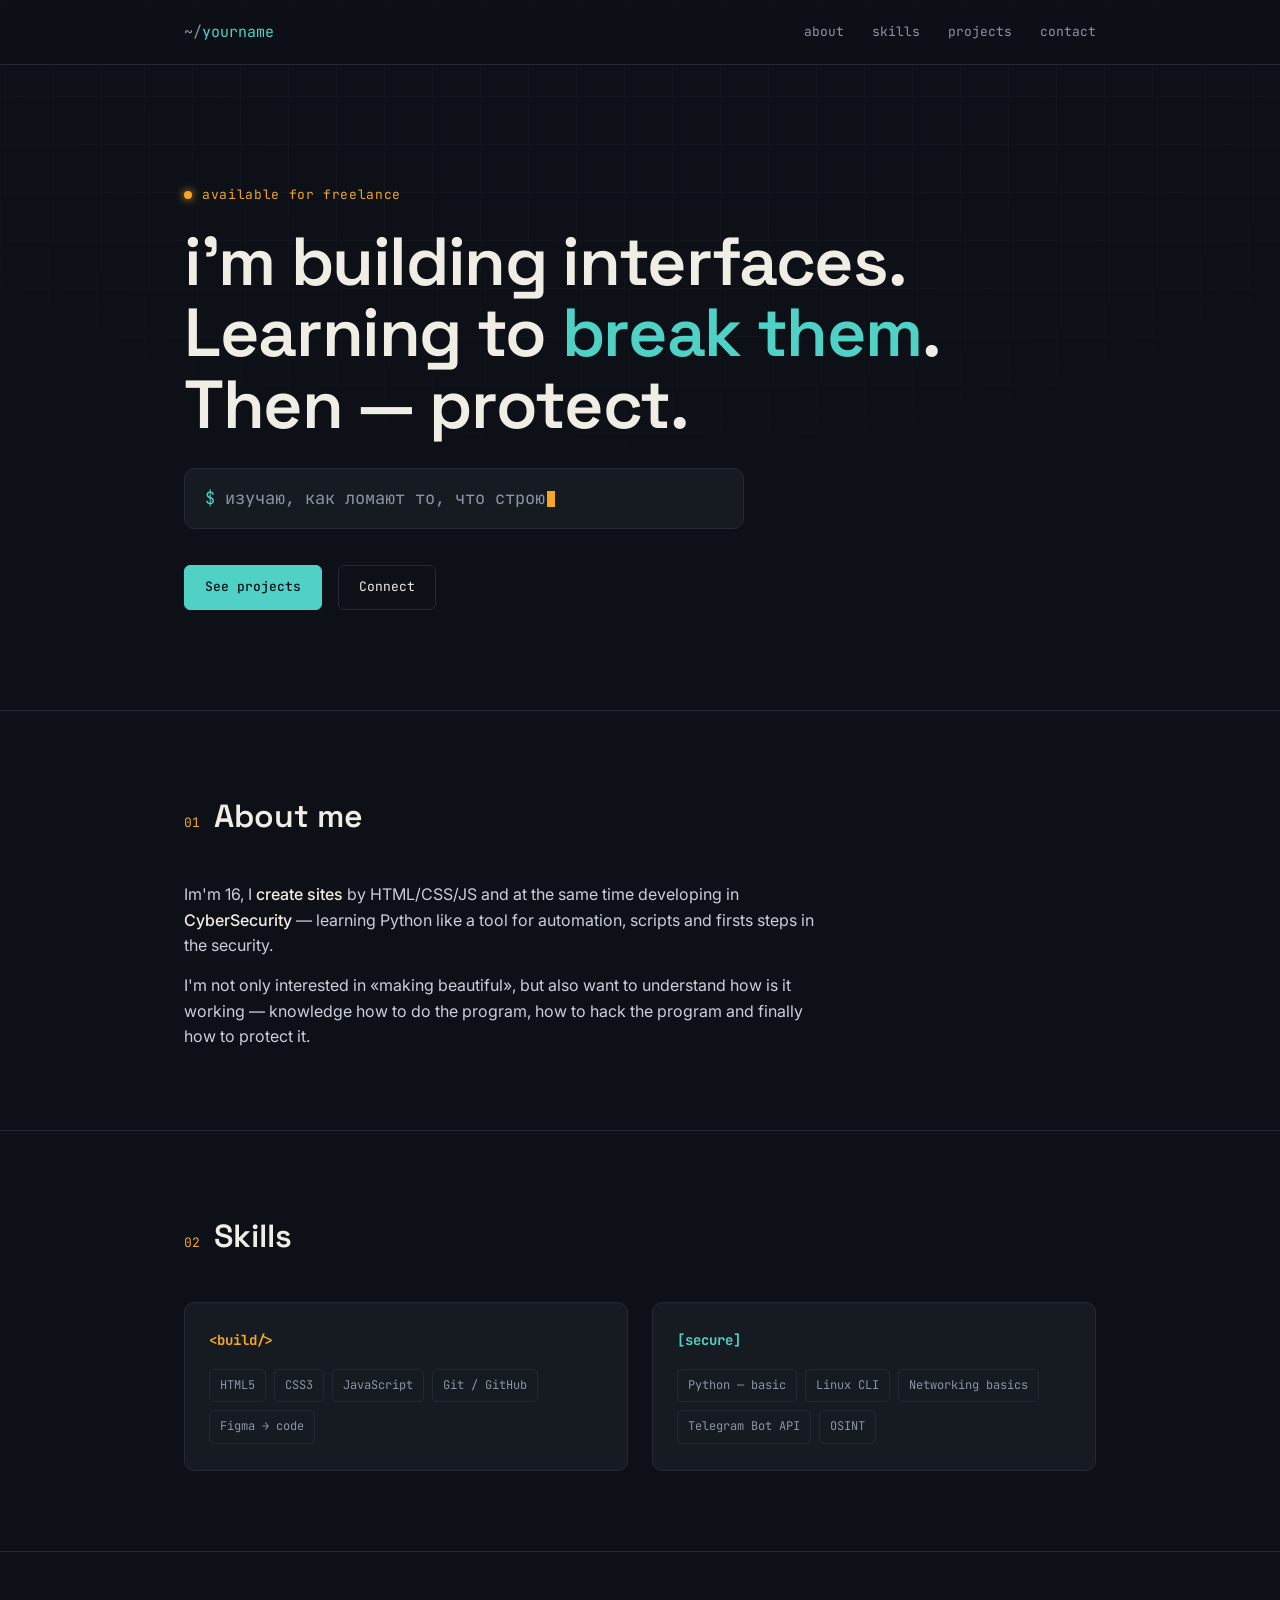
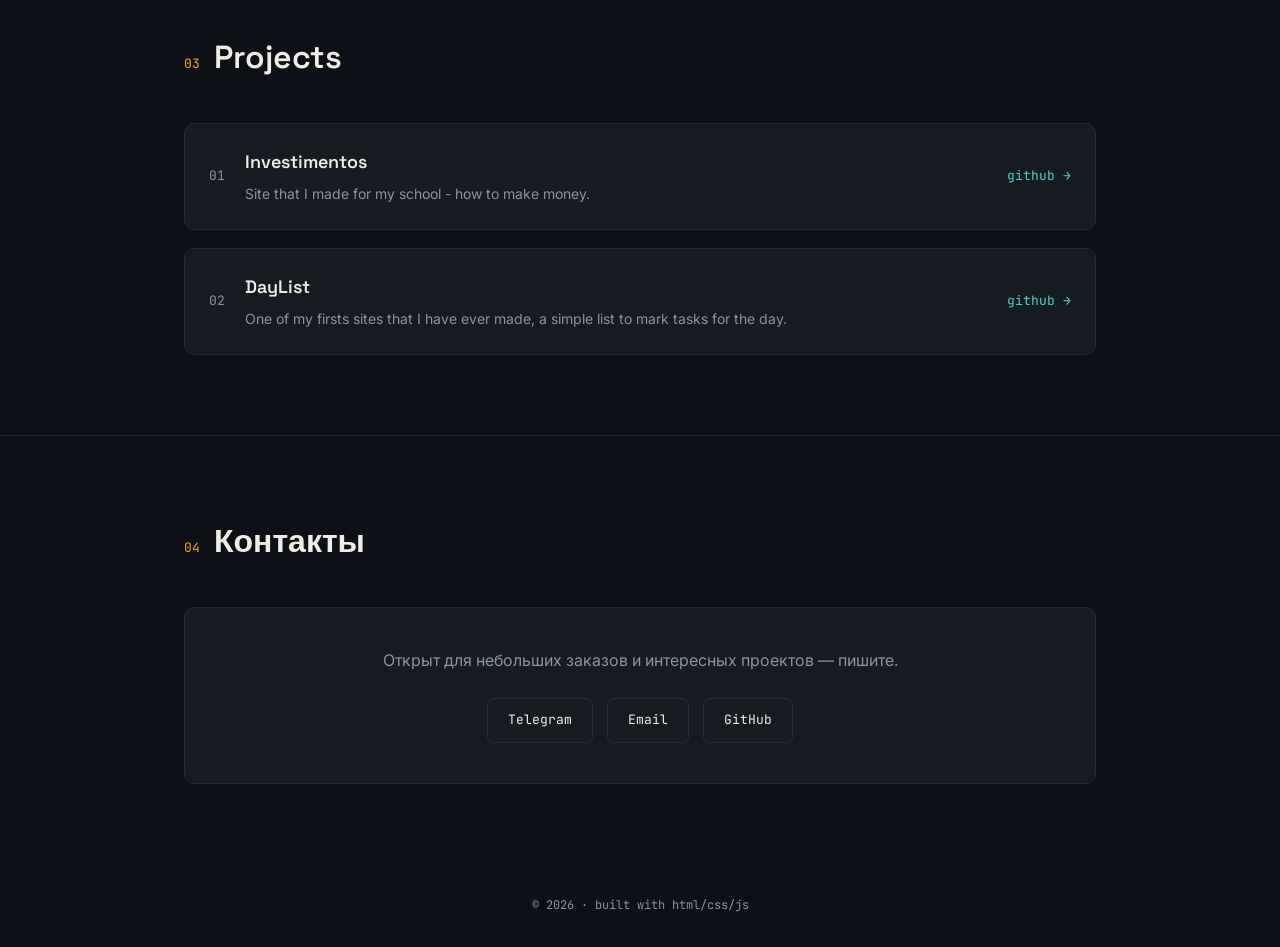
==== index.html @ 486f15c9 "Rename index (2).html to index.html" ====
<!DOCTYPE html>
<html lang="ru">
<head>
<meta charset="UTF-8">
<meta name="viewport" content="width=device-width, initial-scale=1.0">
<title>Твоё Имя — Web Developer / Security Enthusiast</title>
<meta name="description" content="Портфолио: веб-разработка и кибербезопасность">
<link rel="preconnect" href="https://fonts.googleapis.com">
<link href="https://fonts.googleapis.com/css2?family=Space+Grotesk:wght@400;500;600;700&family=JetBrains+Mono:wght@400;500;700&family=Inter:wght@400;500&display=swap" rel="stylesheet">
<link rel="stylesheet" href="style.css">
</head>
<body>

<div class="grid-bg"></div>

<nav>
  <div class="wrap">
    <span class="logo">yourname</span>
    <div class="navlinks">
      <a href="#about">about</a>
      <a href="#skills">skills</a>
      <a href="#projects">projects</a>
      <a href="#contact">contact</a>
    </div>
  </div>
</nav>

<header class="hero">
  <div class="wrap">
    <div class="eyebrow">available for freelance</div>
    <h1>i'm building interfaces.<br>Learning to <span class="accent">break them</span>.<br>Then — protect.</h1>
    <div class="terminal-line">
      <span class="prompt">$</span><span id="typed"></span><span class="cursor"></span>
    </div>
    <div class="hero-links">
      <a class="btn primary" href="#projects">See projects</a>
      <a class="btn ghost" href="#contact">Connect</a>
    </div>
  </div>
</header>

<section class="section" id="about">
  <div class="wrap">
    <div class="sec-head"><span class="sec-num">01</span><h2>About me</h2></div>
    <div class="about-text">
      <p>Im'm 16, I <span class="hl">create sites</span> by HTML/CSS/JS and at the same time
      developing in <span class="hl">CyberSecurity</span> — learning Python like a tool
      for automation, scripts and firsts steps in the security.</p>
      <p>I'm not only interested in «making beautiful», but also want to understand how is it working —
       knowledge how to do the program, how to hack the program and finally how to protect it.</p>
    </div>
  </div>
</section>

<section class="section" id="skills">
  <div class="wrap">
    <div class="sec-head"><span class="sec-num">02</span><h2>Skills</h2></div>
    <div class="skills-split">
      <div class="skill-panel build">
        <h3>&lt;build/&gt;</h3>
        <div class="tag-row">
          <span class="tag">HTML5</span>
          <span class="tag">CSS3</span>
          <span class="tag">JavaScript</span>
          <span class="tag">Git / GitHub</span>
          <span class="tag">Figma → code</span>
        </div>
      </div>
      <div class="skill-panel secure">
        <h3>[secure]</h3>
        <div class="tag-row">
          <span class="tag">Python — basic</span>
          <span class="tag">Linux CLI</span>
          <span class="tag">Networking basics</span>
          <span class="tag">Telegram Bot API</span>
          <span class="tag">OSINT</span>
        </div>
      </div>
    </div>
  </div>
</section>

<section class="section" id="projects">
  <div class="wrap">
    <div class="sec-head"><span class="sec-num">03</span><h2>Projects</h2></div>
    <div class="projects">
      <div class="project">
        <span class="project-num">01</span>
        <div>
          <div class="project-title">Investimentos</div>
          <div class="project-desc">Site that I made for my school - how to make money.</div>
        </div>
        <a class="project-link" href="https://kazimirich.github.io/Investimentos/">github →</a>
      </div>
      <div class="project">
        <span class="project-num">02</span>
        <div>
          <div class="project-title">DayList</div>
          <div class="project-desc">One of my firsts sites that I have ever made, a simple list to mark tasks for the day.</div>
        </div>
        <a class="project-link" href="https://kazimirich.github.io/DayList/">github →</a>
      </div>
    </div>
  </div>
</section>

<section class="section" id="contact">
  <div class="wrap">
    <div class="sec-head"><span class="sec-num">04</span><h2>Контакты</h2></div>
    <div class="contact-box">
      <p>Открыт для небольших заказов и интересных проектов — пишите.</p>
      <div class="contact-links">
        <a class="btn ghost" href="https://t.me/yourusername">Telegram</a>
        <a class="btn ghost" href="mailto:you@example.com">Email</a>
        <a class="btn ghost" href="https://github.com/yourusername">GitHub</a>
      </div>
    </div>
  </div>
</section>

<footer>© <span id="year"></span> · built with html/css/js</footer>

<script src="script.js"></script>

</body>
</html>
---- style.css ----
:root{
  --ink:#0D1117;
  --ink-2:#161B22;
  --paper:#F0EDE4;
  --teal:#4FD1C5;
  --amber:#F5A623;
  --line:#232A34;
  --line-light:#DAD5C6;
  --text-dim:#8B94A3;
  --radius:10px;
  --disp: 'Space Grotesk', sans-serif;
  --mono: 'JetBrains Mono', monospace;
  --body: 'Inter', sans-serif;
}
*{margin:0;padding:0;box-sizing:border-box;}
html{scroll-behavior:smooth;}
body{
  background:var(--ink);
  color:var(--paper);
  font-family:var(--body);
  line-height:1.6;
  overflow-x:hidden;
}
a{color:inherit;text-decoration:none;}
:focus-visible{outline:2px solid var(--teal);outline-offset:3px;}

.grid-bg{
  position:fixed;inset:0;z-index:-1;
  background-image:
    linear-gradient(var(--line) 1px, transparent 1px),
    linear-gradient(90deg, var(--line) 1px, transparent 1px);
  background-size:48px 48px;
  opacity:0.25;
  mask-image:radial-gradient(ellipse 80% 60% at 50% 0%, #000 40%, transparent 100%);
}

.wrap{max-width:960px;margin:0 auto;padding:0 24px;}

/* NAV */
nav{
  position:sticky;top:0;z-index:10;
  background:rgba(13,17,23,0.85);
  backdrop-filter:blur(8px);
  border-bottom:1px solid var(--line);
}
nav .wrap{display:flex;justify-content:space-between;align-items:center;height:64px;}
.logo{font-family:var(--mono);font-size:15px;color:var(--teal);}
.logo::before{content:"~/";color:var(--text-dim);}
.navlinks{display:flex;gap:28px;font-family:var(--mono);font-size:13px;}
.navlinks a{color:var(--text-dim);transition:color .2s;}
.navlinks a:hover{color:var(--paper);}

/* HERO */
.hero{padding:120px 0 100px;position:relative;}
.eyebrow{
  font-family:var(--mono);font-size:13px;color:var(--amber);
  letter-spacing:0.05em;margin-bottom:20px;display:flex;align-items:center;gap:10px;
}
.eyebrow::before{content:"";width:8px;height:8px;background:var(--amber);border-radius:50%;box-shadow:0 0 8px var(--amber);}
h1{
  font-family:var(--disp);
  font-size:clamp(38px, 6vw, 68px);
  font-weight:600;
  line-height:1.05;
  letter-spacing:-0.02em;
  margin-bottom:28px;
}
h1 .accent{color:var(--teal);}
.terminal-line{
  font-family:var(--mono);
  font-size:clamp(14px,2.2vw,17px);
  color:var(--text-dim);
  background:var(--ink-2);
  border:1px solid var(--line);
  border-radius:var(--radius);
  padding:16px 20px;
  max-width:560px;
  min-height:52px;
  display:flex;align-items:center;
}
.terminal-line .prompt{color:var(--teal);margin-right:10px;}
.terminal-line .cursor{display:inline-block;width:8px;height:16px;background:var(--amber);margin-left:2px;animation:blink 1s step-end infinite;}
@keyframes blink{50%{opacity:0;}}

.hero-links{margin-top:36px;display:flex;gap:16px;flex-wrap:wrap;}
.btn{
  font-family:var(--mono);font-size:13px;
  padding:11px 20px;border-radius:6px;
  border:1px solid var(--line);
  transition:border-color .2s, transform .15s;
}
.btn:hover{transform:translateY(-2px);}
.btn.primary{background:var(--teal);color:var(--ink);border-color:var(--teal);font-weight:500;}
.btn.primary:hover{background:#3fc1b4;}
.btn.ghost:hover{border-color:var(--paper);}

/* SECTION HEADER */
.section{padding:80px 0;border-top:1px solid var(--line);}
.sec-head{display:flex;align-items:baseline;gap:14px;margin-bottom:40px;}
.sec-num{font-family:var(--mono);color:var(--amber);font-size:13px;}
h2{font-family:var(--disp);font-size:clamp(24px,3vw,32px);font-weight:600;}

/* ABOUT */
.about-text{font-size:16px;color:#C9CFDA;max-width:640px;}
.about-text p + p{margin-top:14px;}
.about-text .hl{color:var(--paper);font-weight:500;}

/* SKILLS — split identity */
.skills-split{display:grid;grid-template-columns:1fr 1fr;gap:24px;}
@media (max-width:640px){.skills-split{grid-template-columns:1fr;}}
.skill-panel{
  border:1px solid var(--line);border-radius:var(--radius);
  padding:26px 24px;background:var(--ink-2);
}
.skill-panel h3{
  font-family:var(--mono);font-size:14px;
  margin-bottom:18px;display:flex;align-items:center;gap:8px;
}
.skill-panel.build h3{color:var(--amber);}
.skill-panel.secure h3{color:var(--teal);}
.tag-row{display:flex;flex-wrap:wrap;gap:8px;}
.tag{
  font-family:var(--mono);font-size:12px;
  border:1px solid var(--line);border-radius:5px;
  padding:6px 10px;color:var(--text-dim);
  transition:border-color .2s, color .2s;
}
.skill-panel.build .tag:hover{border-color:var(--amber);color:var(--paper);}
.skill-panel.secure .tag:hover{border-color:var(--teal);color:var(--paper);}

/* PROJECTS */
.projects{display:grid;gap:18px;}
.project{
  border:1px solid var(--line);border-radius:var(--radius);
  padding:24px;background:var(--ink-2);
  display:grid;grid-template-columns:auto 1fr auto;gap:20px;align-items:center;
  transition:border-color .2s;
}
.project:hover{border-color:var(--teal);}
@media (max-width:640px){.project{grid-template-columns:1fr;}}
.project-num{font-family:var(--mono);color:var(--text-dim);font-size:13px;}
.project-title{font-family:var(--disp);font-size:18px;font-weight:600;margin-bottom:6px;}
.project-desc{font-size:14px;color:var(--text-dim);}
.project-link{font-family:var(--mono);font-size:13px;color:var(--teal);white-space:nowrap;}
.project-link:hover{text-decoration:underline;}

/* CONTACT */
.contact-box{
  border:1px solid var(--line);border-radius:var(--radius);
  padding:40px;background:var(--ink-2);
  text-align:center;
}
.contact-box p{color:var(--text-dim);margin-bottom:24px;}
.contact-links{display:flex;gap:14px;justify-content:center;flex-wrap:wrap;}

footer{padding:32px 0;text-align:center;font-family:var(--mono);font-size:12px;color:var(--text-dim);}

@media (prefers-reduced-motion: reduce){
  *{animation:none !important;transition:none !important;}
}
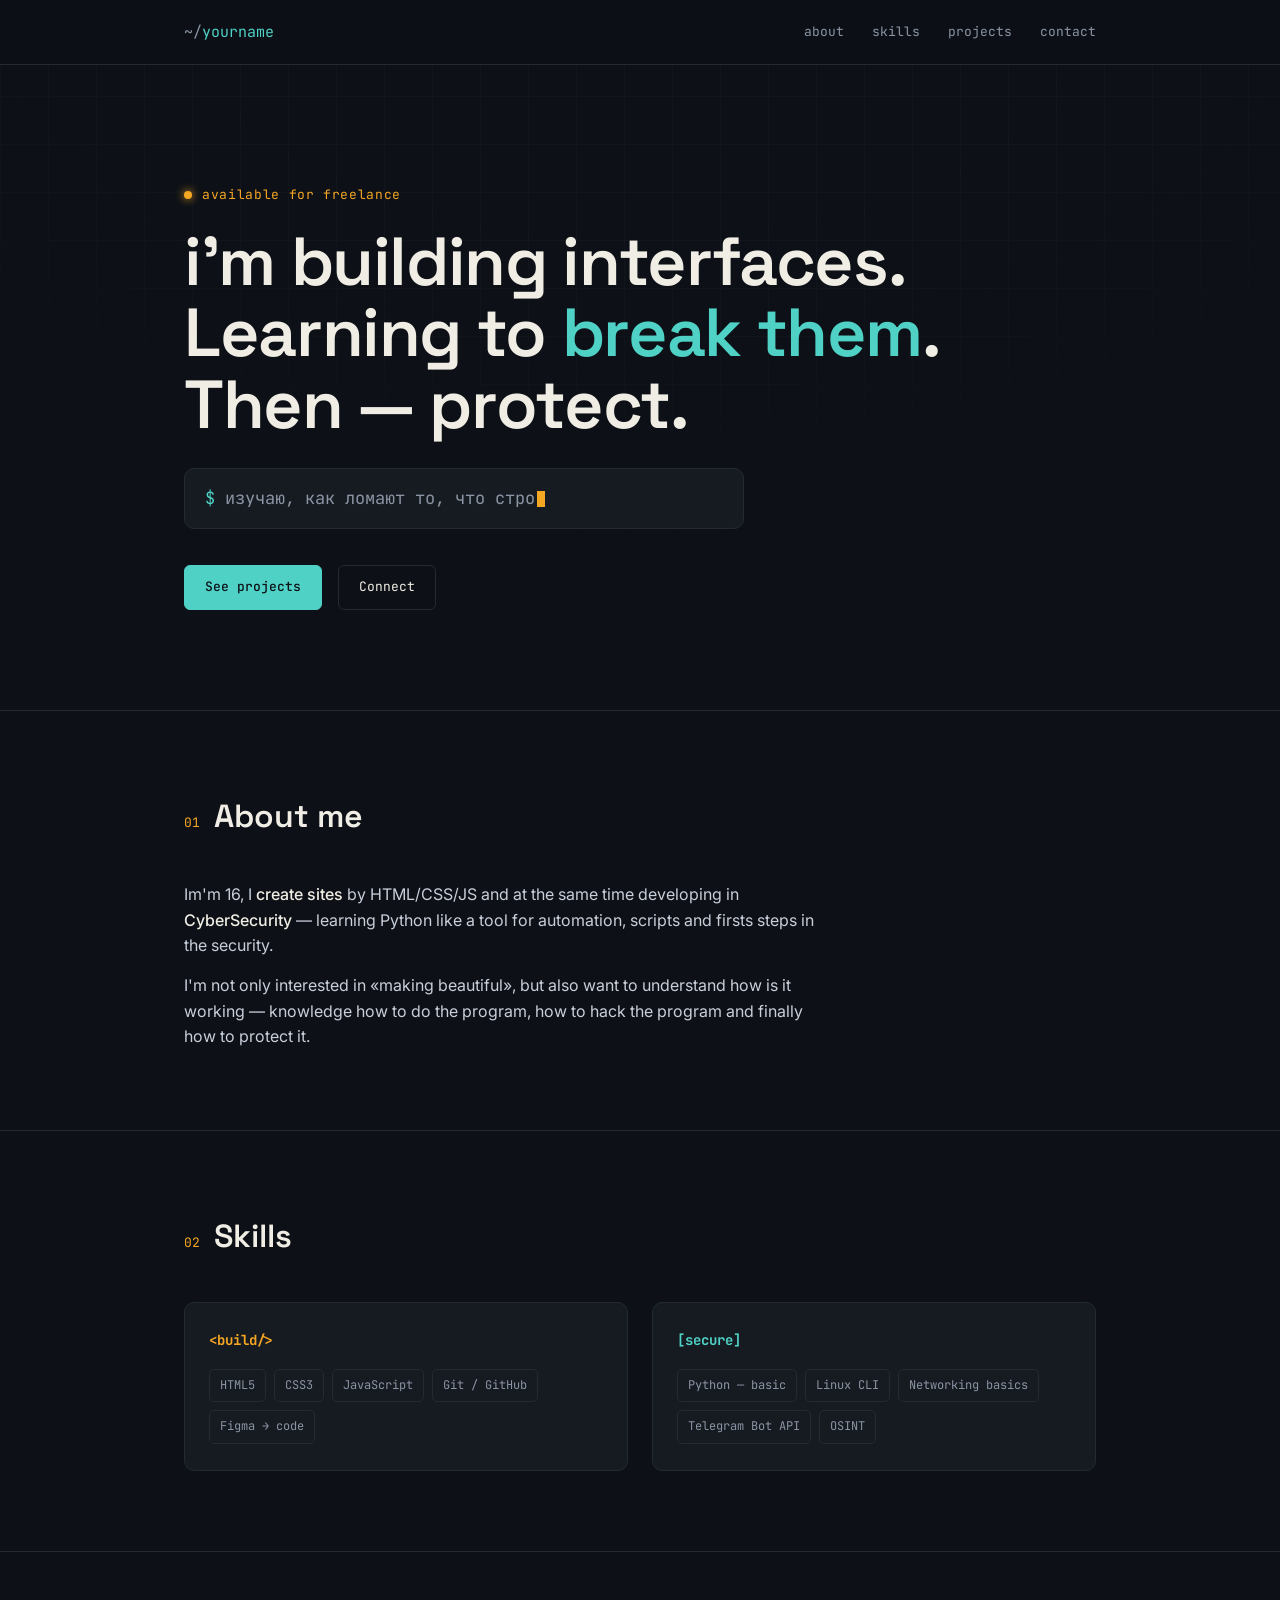
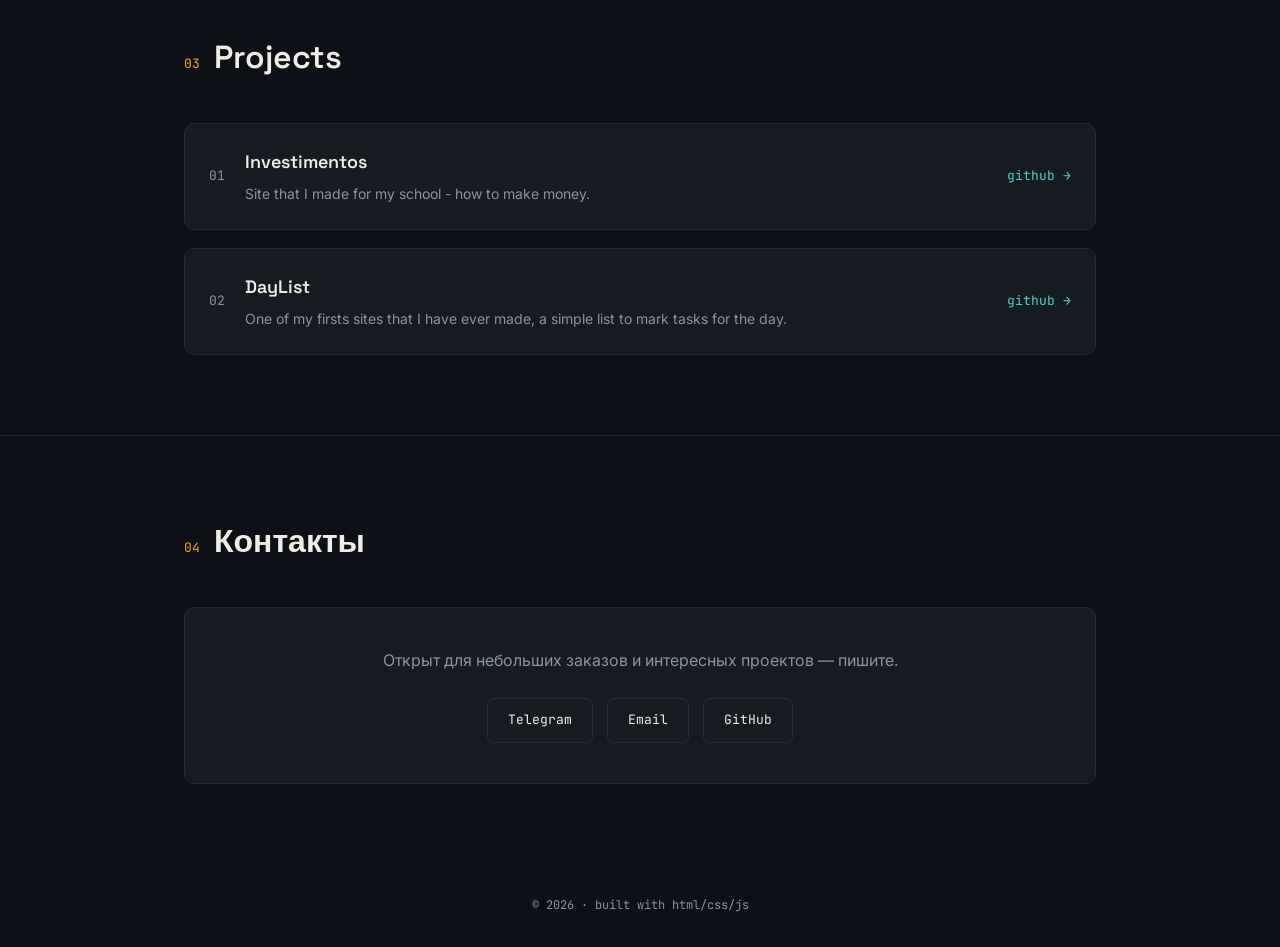
==== commit 8fae6860: "Update index.html" ====
--- a/index.html
+++ b/index.html
@@ -110,9 +110,9 @@
     <div class="contact-box">
       <p>Открыт для небольших заказов и интересных проектов — пишите.</p>
       <div class="contact-links">
-        <a class="btn ghost" href="https://t.me/yourusername">Telegram</a>
-        <a class="btn ghost" href="mailto:you@example.com">Email</a>
-        <a class="btn ghost" href="https://github.com/yourusername">GitHub</a>
+        <a class="btn ghost" href="https://t.me/vania_kazimir">Telegram</a>
+        <a class="btn ghost" href="mailto:kazivan2009@gmail.com">Email</a>
+        <a class="btn ghost" href="https://github.com/Kazimirich">GitHub</a>
       </div>
     </div>
   </div>
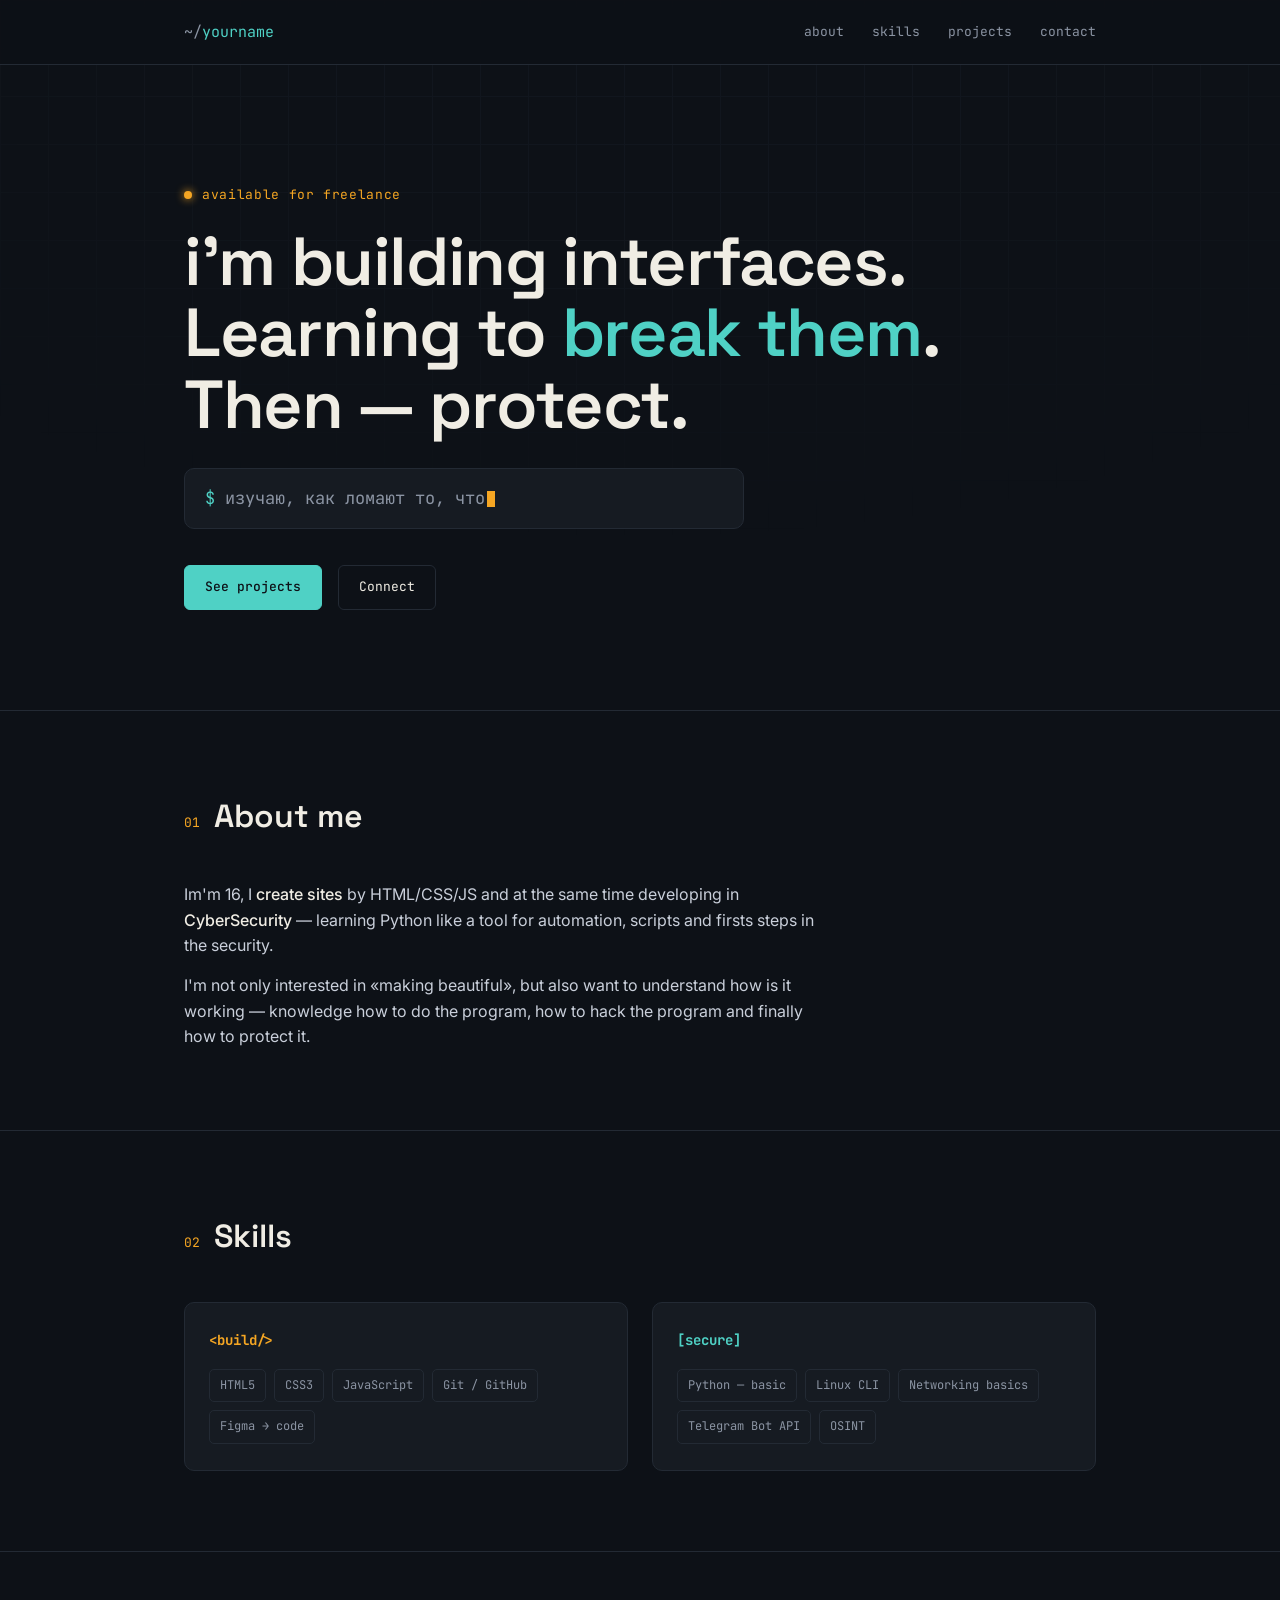
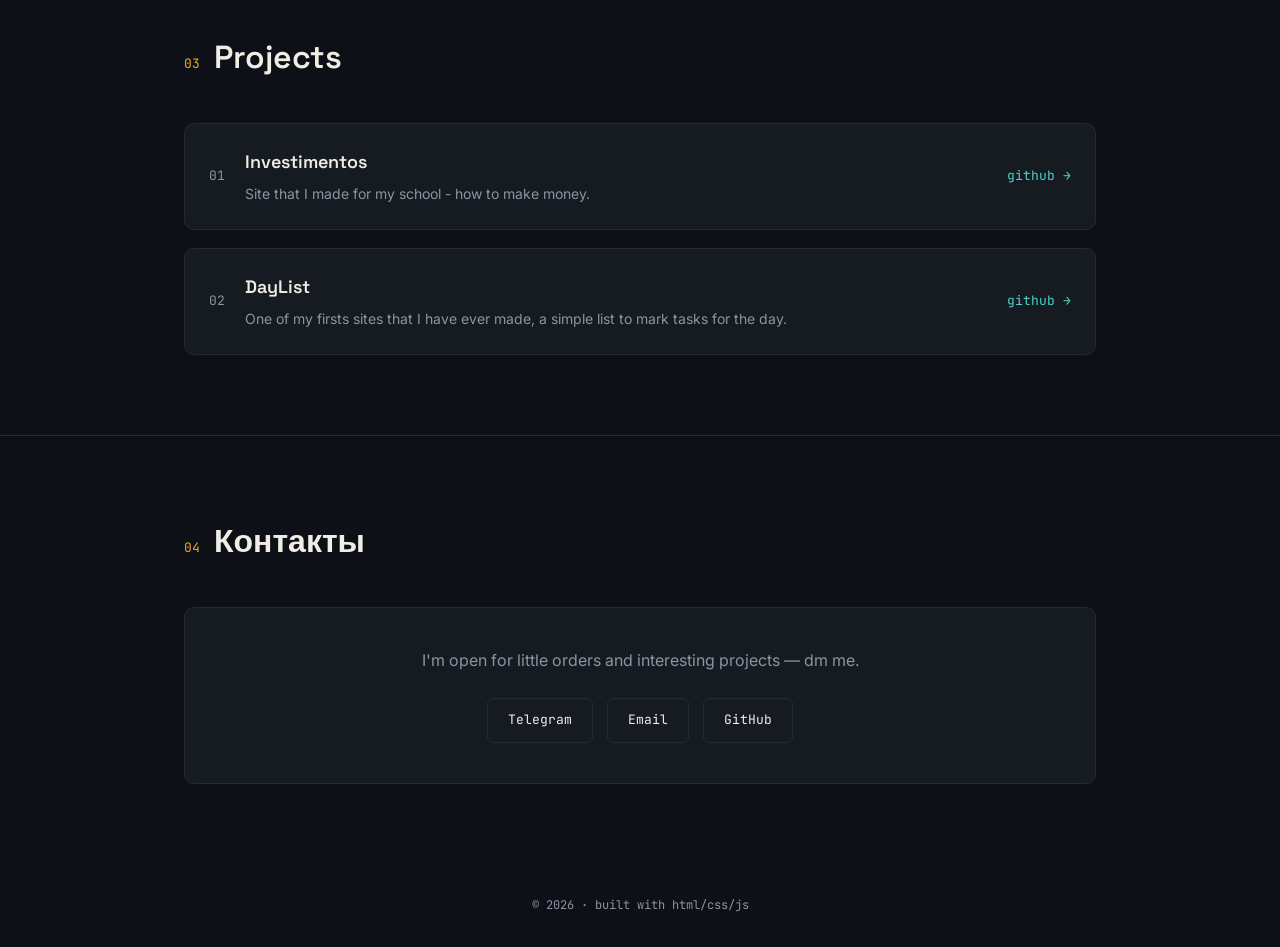
==== commit ff6b9d1a: "Update index.html" ====
--- a/index.html
+++ b/index.html
@@ -108,7 +108,7 @@
   <div class="wrap">
     <div class="sec-head"><span class="sec-num">04</span><h2>Контакты</h2></div>
     <div class="contact-box">
-      <p>Открыт для небольших заказов и интересных проектов — пишите.</p>
+      <p>I'm open for little orders and interesting projects — dm me.</p>
       <div class="contact-links">
         <a class="btn ghost" href="https://t.me/vania_kazimir">Telegram</a>
         <a class="btn ghost" href="mailto:kazivan2009@gmail.com">Email</a>
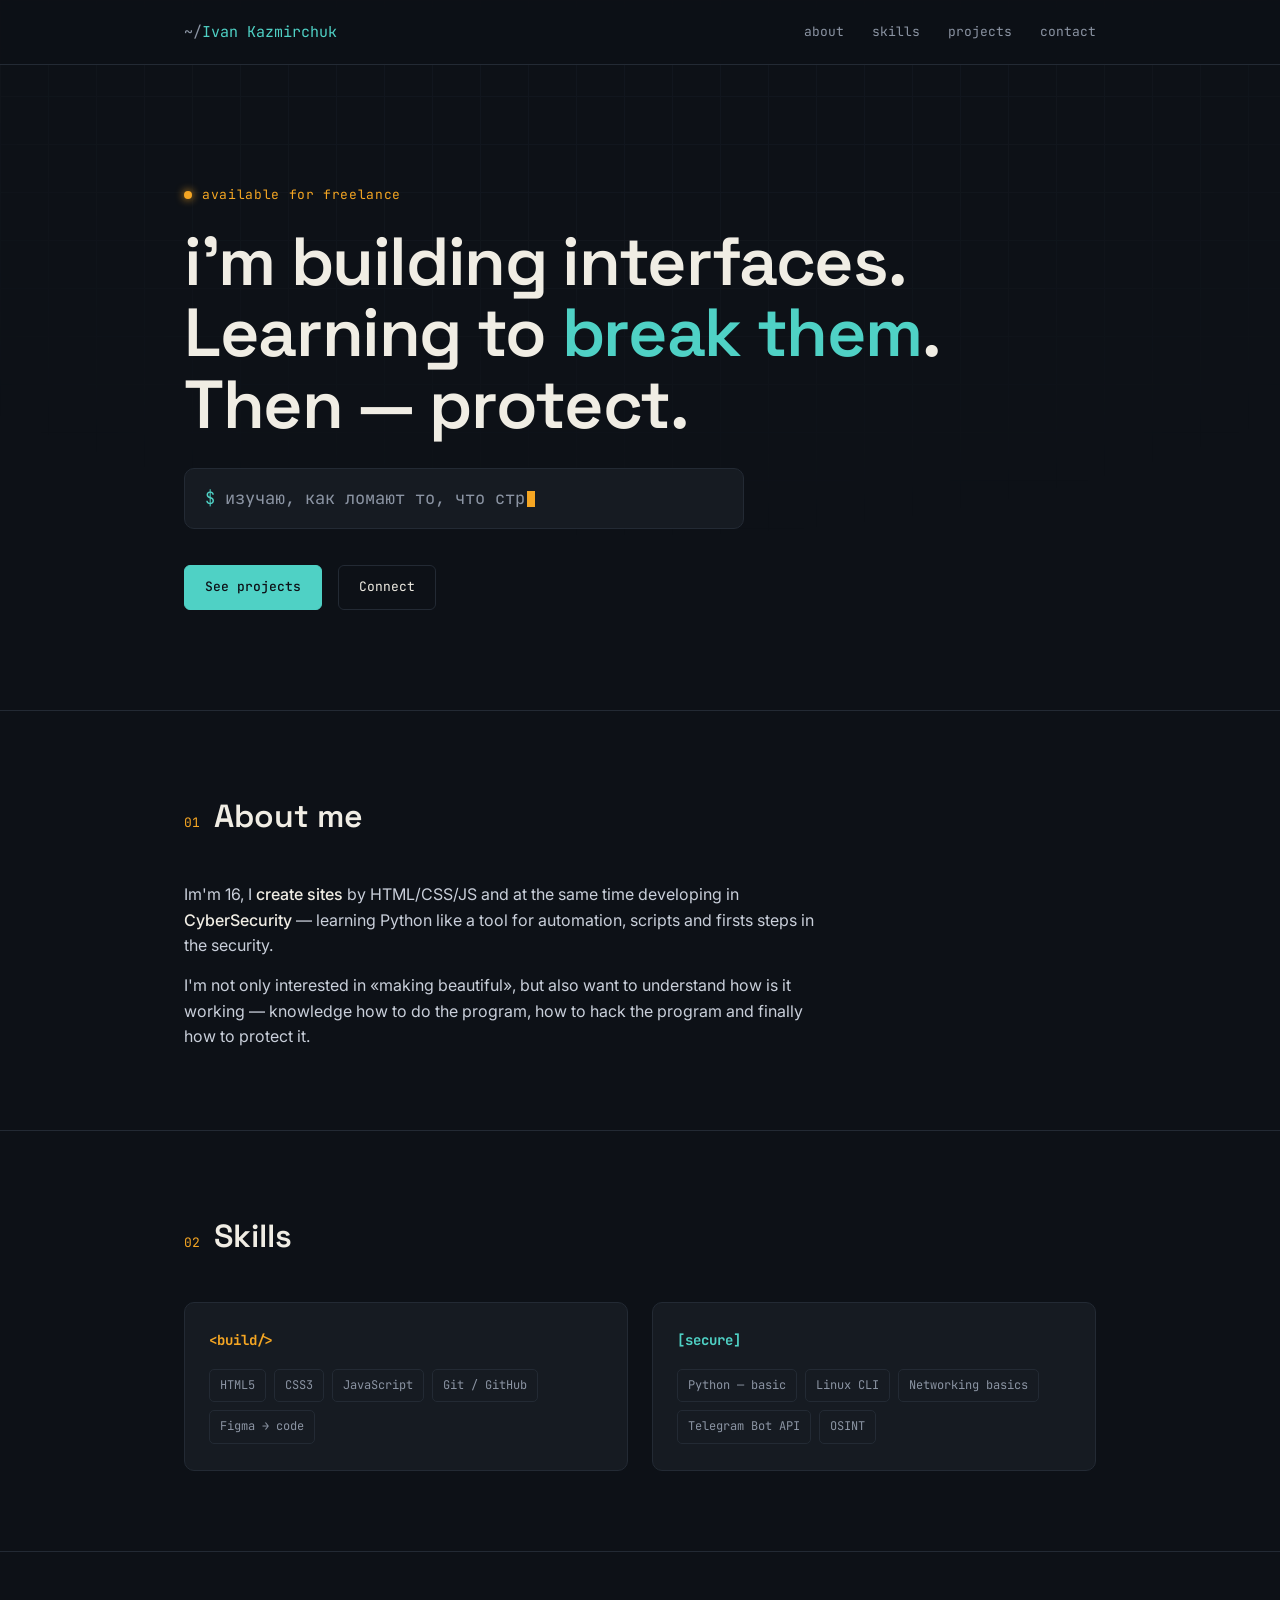
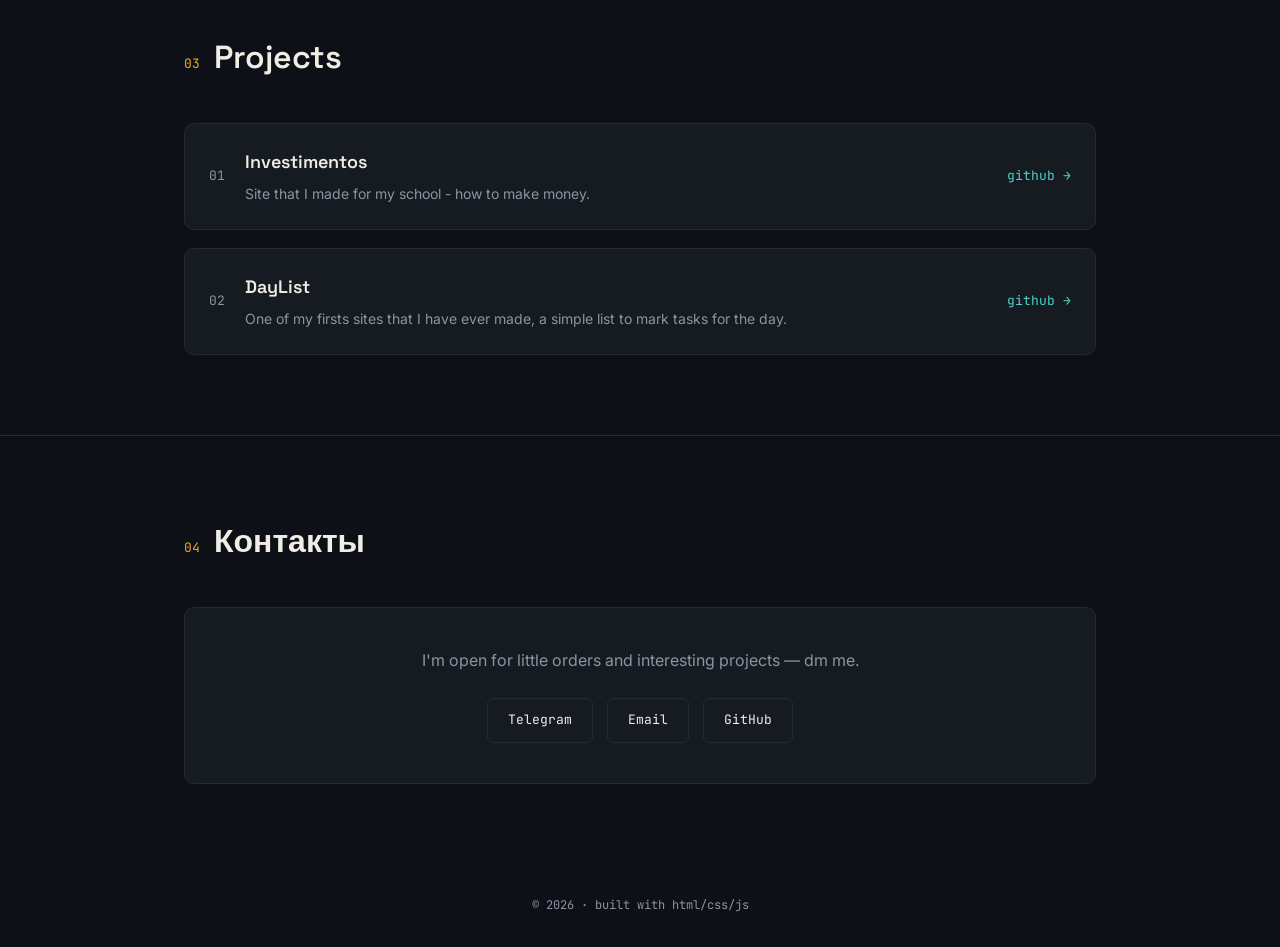
==== commit 5253cd7f: "Update index.html" ====
--- a/index.html
+++ b/index.html
@@ -3,7 +3,7 @@
 <head>
 <meta charset="UTF-8">
 <meta name="viewport" content="width=device-width, initial-scale=1.0">
-<title>Твоё Имя — Web Developer / Security Enthusiast</title>
+<title>Ivan Kazmirchuk — Web Developer / Security Enthusiast</title>
 <meta name="description" content="Портфолио: веб-разработка и кибербезопасность">
 <link rel="preconnect" href="https://fonts.googleapis.com">
 <link href="https://fonts.googleapis.com/css2?family=Space+Grotesk:wght@400;500;600;700&family=JetBrains+Mono:wght@400;500;700&family=Inter:wght@400;500&display=swap" rel="stylesheet">
@@ -15,7 +15,7 @@
 
 <nav>
   <div class="wrap">
-    <span class="logo">yourname</span>
+    <span class="logo">Ivan Kazmirchuk</span>
     <div class="navlinks">
       <a href="#about">about</a>
       <a href="#skills">skills</a>
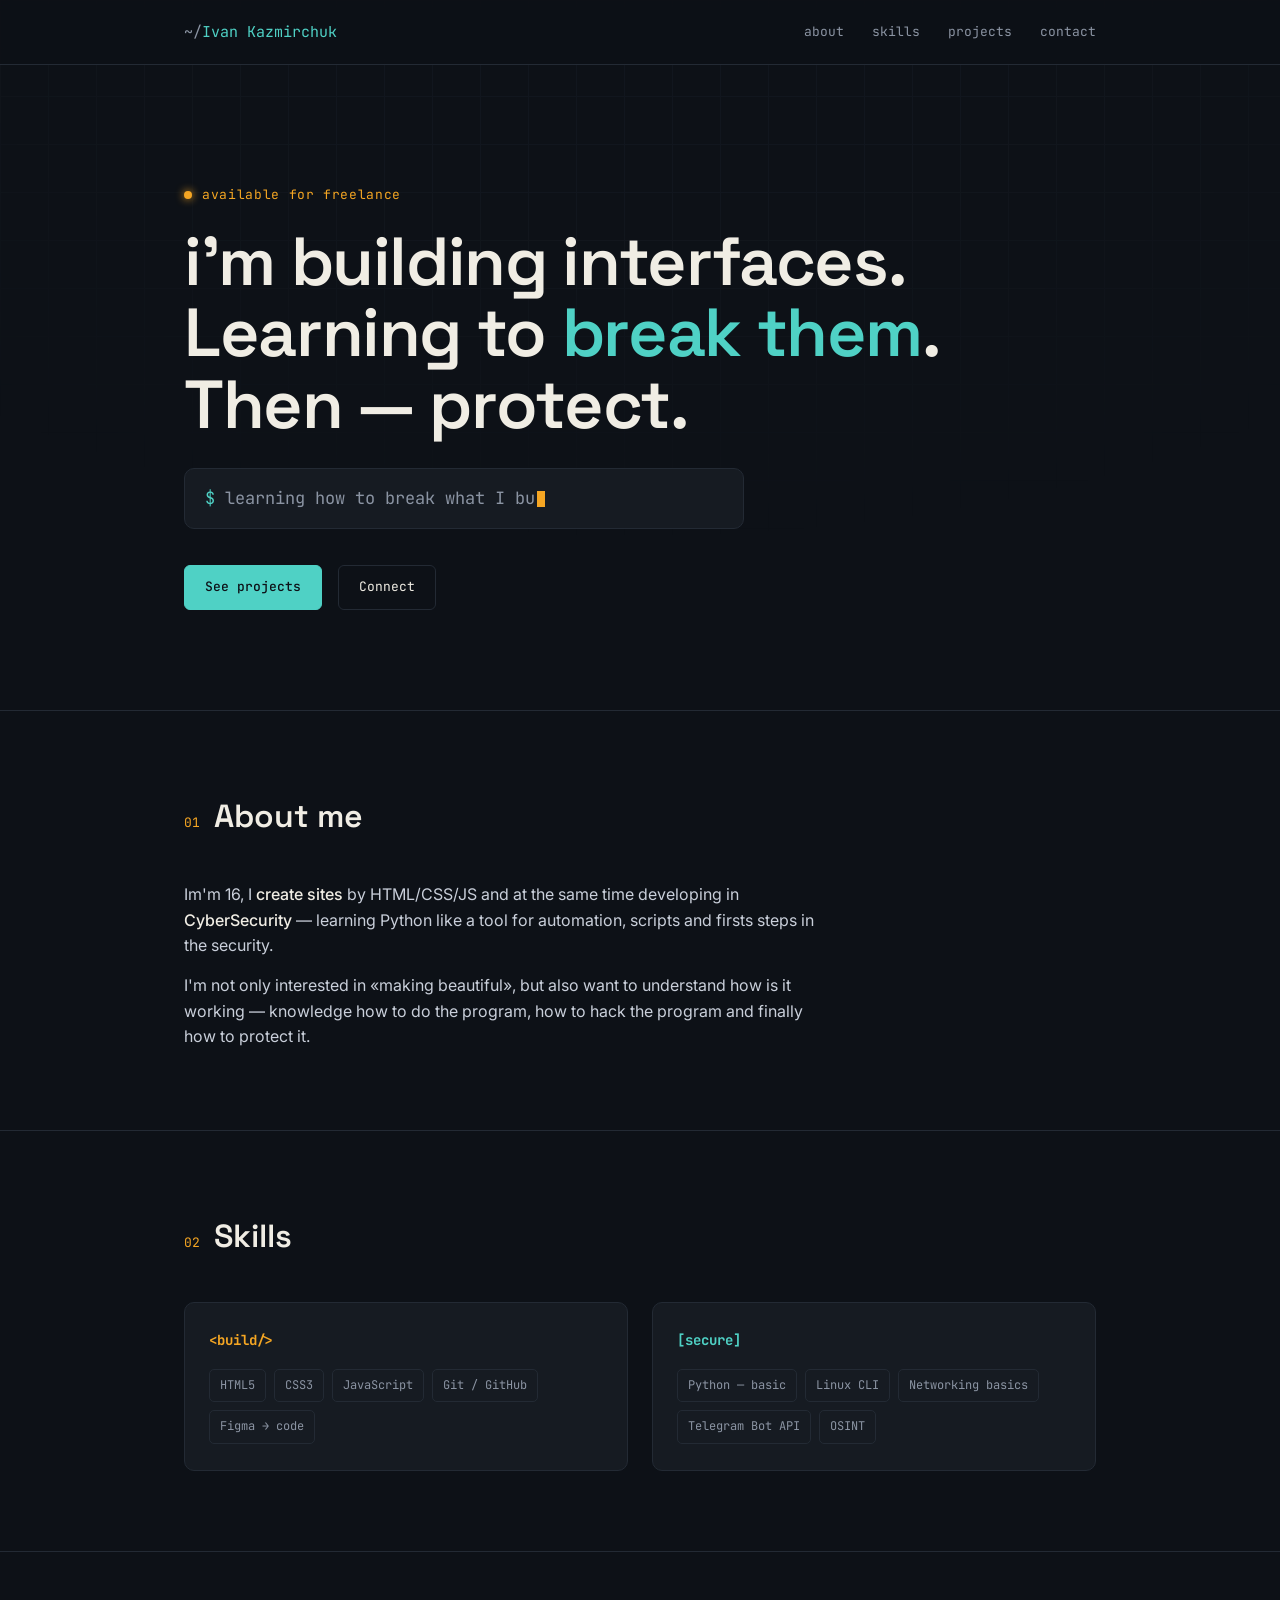
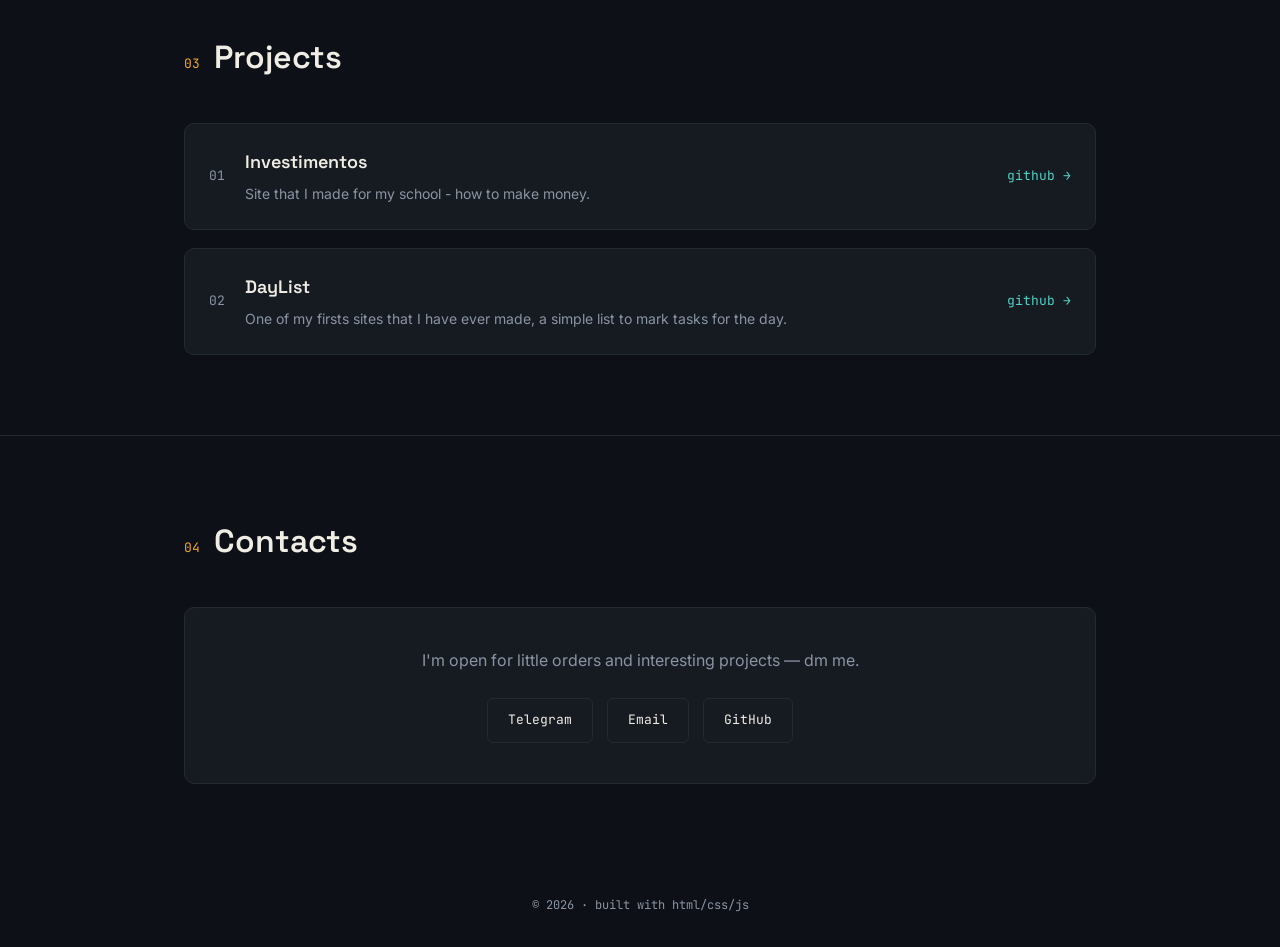
==== commit 45a7570a: "Update index.html" ====
--- a/index.html
+++ b/index.html
@@ -106,7 +106,7 @@
 
 <section class="section" id="contact">
   <div class="wrap">
-    <div class="sec-head"><span class="sec-num">04</span><h2>Контакты</h2></div>
+    <div class="sec-head"><span class="sec-num">04</span><h2>Contacts</h2></div>
     <div class="contact-box">
       <p>I'm open for little orders and interesting projects — dm me.</p>
       <div class="contact-links">
